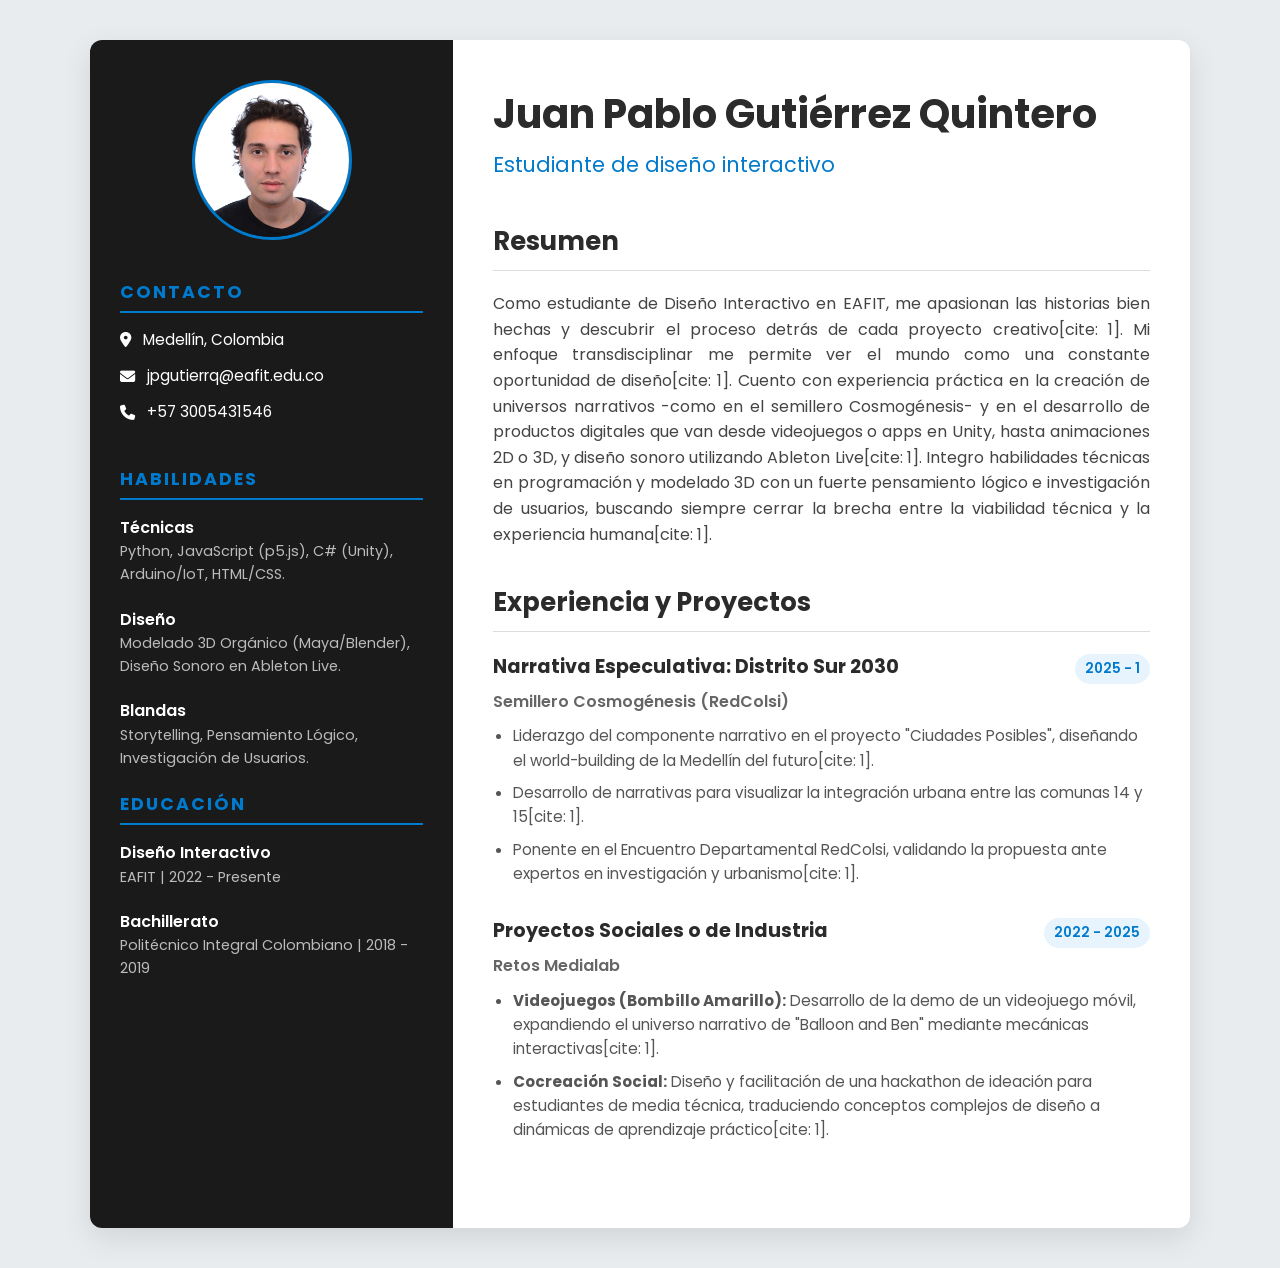
==== index.html @ 714fdb25 "Update index.html" ====
<!DOCTYPE html>
<html lang="es">
<head>
    <meta charset="UTF-8">
    <meta name="viewport" content="width=device-width, initial-scale=1.0">
    <title>Juan Pablo Gutiérrez - Portafolio</title>
    <link rel="stylesheet" href="style.css">
    <link href="https://fonts.googleapis.com/css2?family=Poppins:wght@300;400;600;700&display=swap" rel="stylesheet">
    <link rel="stylesheet" href="https://cdnjs.cloudflare.com/ajax/libs/font-awesome/6.4.0/css/all.min.css">
</head>
<body>
    <div class="container">
        <!-- Barra Lateral -->
        <aside class="sidebar">
            <div class="profile-img-container">
                <!-- Asegúrate de subir tu foto como 'profile.jpg' al repositorio -->
                <img src="profile.jpg" alt="Juan Pablo Gutiérrez Quintero" class="profile-img">
            </div>
            <div class="contact-info">
                <h2>Contacto</h2>
                <ul>
                    <li><i class="fas fa-map-marker-alt"></i> Medellín, Colombia</li>
                    <li><i class="fas fa-envelope"></i> <a href="mailto:jpgutierrq@eafit.edu.co">jpgutierrq@eafit.edu.co</a></li>
                    <li><i class="fas fa-phone"></i> +57 3005431546</li>
                </ul>
            </div>
            
            <div class="skills">
                <h2>Habilidades</h2>
                <div class="skill-category">
                    <h3>Técnicas</h3>
                    <p>Python, JavaScript (p5.js), C# (Unity), Arduino/IoT, HTML/CSS.</p>
                </div>
                <div class="skill-category">
                    <h3>Diseño</h3>
                    <p>Modelado 3D Orgánico (Maya/Blender), Diseño Sonoro en Ableton Live.</p>
                </div>
                <div class="skill-category">
                    <h3>Blandas</h3>
                    <p>Storytelling, Pensamiento Lógico, Investigación de Usuarios.</p>
                </div>
            </div>
            
            <div class="education">
                <h2>Educación</h2>
                <div class="edu-item">
                    <h3>Diseño Interactivo</h3>
                    <p>EAFIT | 2022 - Presente</p>
                </div>
                <div class="edu-item">
                    <h3>Bachillerato</h3>
                    <p>Politécnico Integral Colombiano | 2018 - 2019</p>
                </div>
            </div>
        </aside>

        <!-- Contenido Principal -->
        <main class="main-content">
            <header>
                <h1>Juan Pablo Gutiérrez Quintero</h1>
                <h2>Estudiante de diseño interactivo</h2>
            </header>

            <section class="summary">
                <h2>Resumen</h2>
                <p>Como estudiante de Diseño Interactivo en EAFIT, me apasionan las historias bien hechas y descubrir el proceso detrás de cada proyecto creativo[cite: 1]. Mi enfoque transdisciplinar me permite ver el mundo como una constante oportunidad de diseño[cite: 1]. Cuento con experiencia práctica en la creación de universos narrativos -como en el semillero Cosmogénesis- y en el desarrollo de productos digitales que van desde videojuegos o apps en Unity, hasta animaciones 2D o 3D, y diseño sonoro utilizando Ableton Live[cite: 1]. Integro habilidades técnicas en programación y modelado 3D con un fuerte pensamiento lógico e investigación de usuarios, buscando siempre cerrar la brecha entre la viabilidad técnica y la experiencia humana[cite: 1].</p>
            </section>

            <section class="experience">
                <h2>Experiencia y Proyectos</h2>
                
                <div class="exp-item">
                    <div class="exp-header">
                        <h3>Narrativa Especulativa: Distrito Sur 2030</h3>
                        <span class="date">2025 - 1</span>
                    </div>
                    <h4>Semillero Cosmogénesis (RedColsi)</h4>
                    <ul>
                        <li>Liderazgo del componente narrativo en el proyecto "Ciudades Posibles", diseñando el world-building de la Medellín del futuro[cite: 1].</li>
                        <li>Desarrollo de narrativas para visualizar la integración urbana entre las comunas 14 y 15[cite: 1].</li>
                        <li>Ponente en el Encuentro Departamental RedColsi, validando la propuesta ante expertos en investigación y urbanismo[cite: 1].</li>
                    </ul>
                </div>

                <div class="exp-item">
                    <div class="exp-header">
                        <h3>Proyectos Sociales o de Industria</h3>
                        <span class="date">2022 - 2025</span>
                    </div>
                    <h4>Retos Medialab</h4>
                    <ul>
                        <li><strong>Videojuegos (Bombillo Amarillo):</strong> Desarrollo de la demo de un videojuego móvil, expandiendo el universo narrativo de "Balloon and Ben" mediante mecánicas interactivas[cite: 1].</li>
                        <li><strong>Cocreación Social:</strong> Diseño y facilitación de una hackathon de ideación para estudiantes de media técnica, traduciendo conceptos complejos de diseño a dinámicas de aprendizaje práctico[cite: 1].</li>
                    </ul>
                </div>
            </section>
        </main>
    </div>
</body>
</html>
---- style.css ----
:root {
    --primary-color: #2b2b2b;
    --secondary-color: #007acc;
    --bg-color: #e9ecef;
    --text-color: #333333;
    --sidebar-bg: #1a1a1a;
    --sidebar-text: #ffffff;
}

* {
    margin: 0;
    padding: 0;
    box-sizing: border-box;
}

body {
    font-family: 'Poppins', sans-serif;
    background-color: var(--bg-color);
    color: var(--text-color);
    line-height: 1.6;
}

.container {
    display: flex;
    max-width: 1100px;
    margin: 40px auto;
    background: #fff;
    box-shadow: 0 10px 30px rgba(0, 0, 0, 0.1);
    border-radius: 12px;
    overflow: hidden;
}

.sidebar {
    width: 33%;
    background-color: var(--sidebar-bg);
    color: var(--sidebar-text);
    padding: 40px 30px;
}

.profile-img-container {
    text-align: center;
    margin-bottom: 30px;
}

.profile-img {
    width: 160px;
    height: 160px;
    border-radius: 50%;
    object-fit: cover;
    border: 3px solid var(--secondary-color);
}

.sidebar h2 {
    font-size: 1.1rem;
    text-transform: uppercase;
    letter-spacing: 2px;
    margin-bottom: 15px;
    border-bottom: 2px solid var(--secondary-color);
    padding-bottom: 5px;
    color: var(--secondary-color);
}

.contact-info ul {
    list-style: none;
    margin-bottom: 40px;
}

.contact-info li {
    margin-bottom: 12px;
    display: flex;
    align-items: center;
    gap: 12px;
    font-size: 0.95rem;
}

.contact-info a {
    color: var(--sidebar-text);
    text-decoration: none;
    transition: color 0.3s ease;
}

.contact-info a:hover {
    color: var(--secondary-color);
}

.skill-category, .edu-item {
    margin-bottom: 20px;
}

.skill-category h3, .edu-item h3 {
    font-size: 1rem;
    font-weight: 600;
    color: #fff;
}

.skill-category p, .edu-item p {
    font-size: 0.9rem;
    color: #bbbbbb;
}

.main-content {
    width: 67%;
    padding: 50px 40px;
}

header {
    margin-bottom: 40px;
}

header h1 {
    font-size: 2.5rem;
    line-height: 1.2;
    color: var(--primary-color);
    margin-bottom: 10px;
}

header h2 {
    font-size: 1.3rem;
    color: var(--secondary-color);
    font-weight: 400;
}

section {
    margin-bottom: 35px;
}

section > h2 {
    font-size: 1.6rem;
    color: var(--primary-color);
    border-bottom: 1px solid #ddd;
    padding-bottom: 8px;
    margin-bottom: 20px;
}

.summary p {
    font-size: 1rem;
    color: #444;
    text-align: justify;
}

.exp-item {
    margin-bottom: 30px;
}

.exp-header {
    display: flex;
    justify-content: space-between;
    align-items: baseline;
    margin-bottom: 5px;
}

.exp-header h3 {
    font-size: 1.2rem;
    color: var(--primary-color);
}

.exp-header .date {
    font-size: 0.85rem;
    font-weight: 600;
    color: var(--secondary-color);
    background: #e8f4fd;
    padding: 4px 10px;
    border-radius: 15px;
}

.exp-item h4 {
    font-size: 1rem;
    font-weight: 600;
    color: #666;
    margin-bottom: 10px;
}

.exp-item ul {
    padding-left: 20px;
}

.exp-item li {
    margin-bottom: 8px;
    color: #555;
    font-size: 0.95rem;
}

@media (max-width: 768px) {
    .container {
        flex-direction: column;
        margin: 0;
        border-radius: 0;
    }
    
    .sidebar {
        width: 100%;
        padding: 30px 20px;
    }
    
    .main-content {
        width: 100%;
        padding: 30px 20px;
    }
}
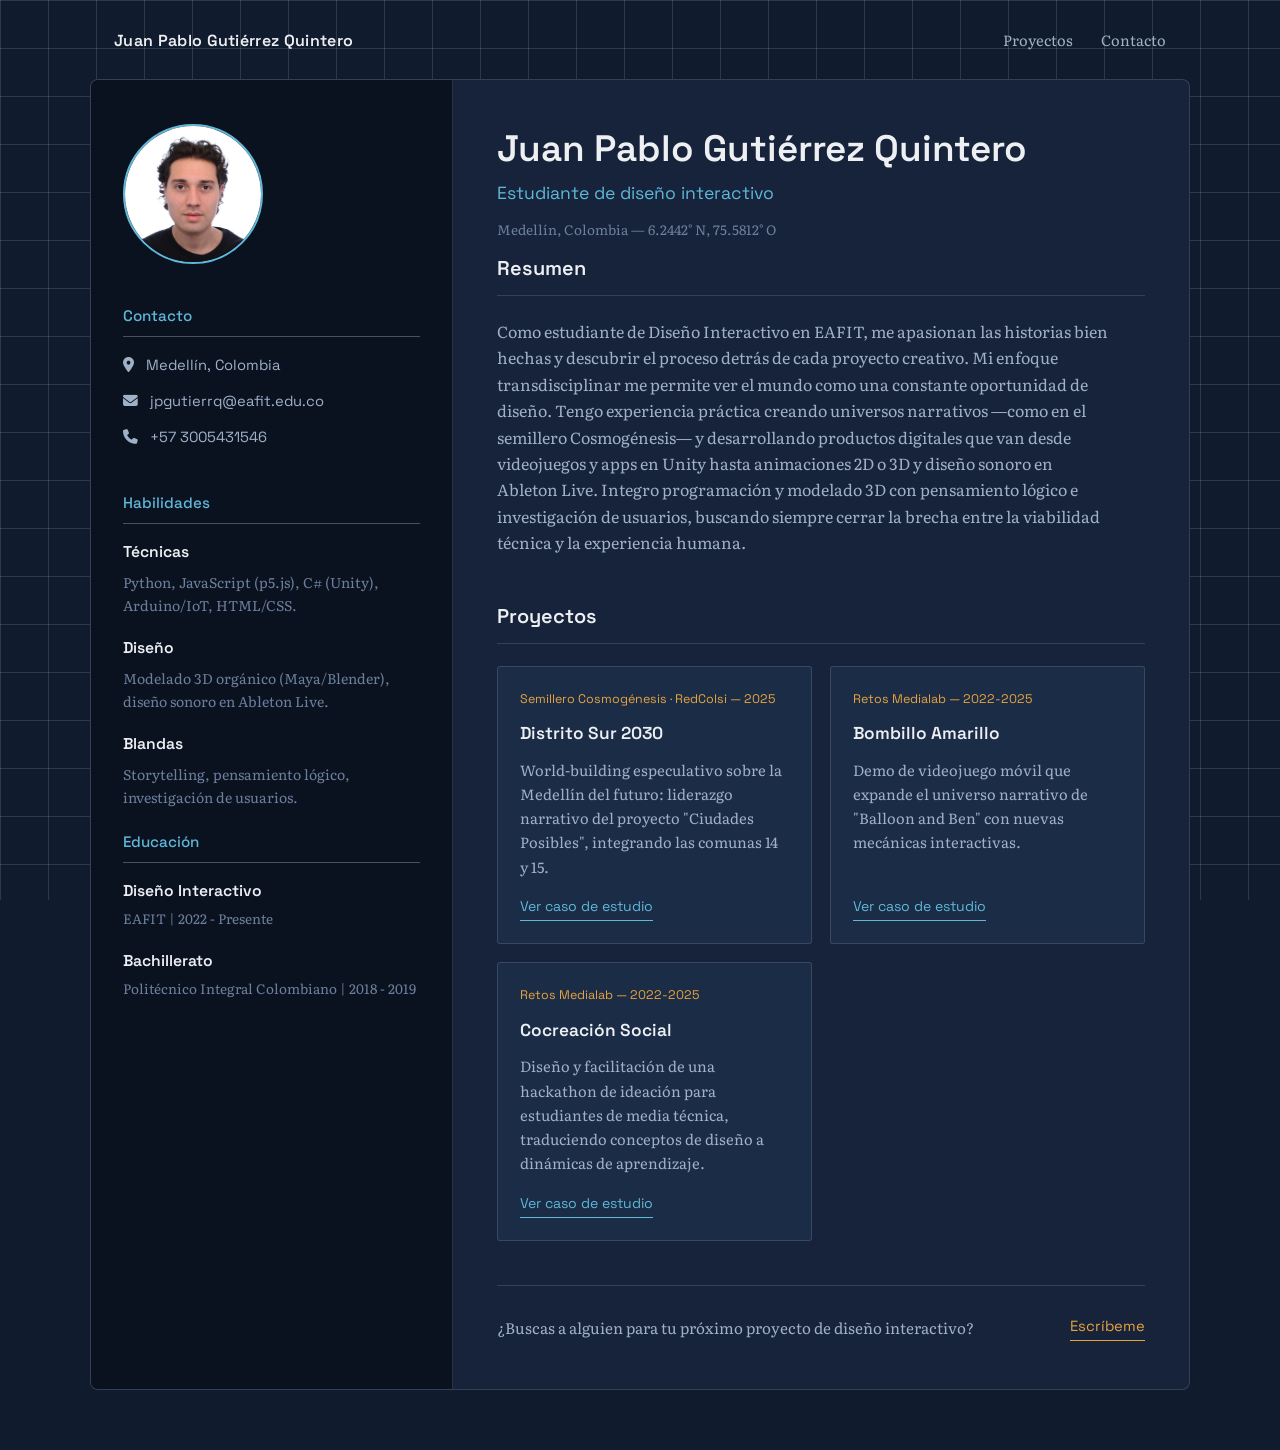
==== commit c3aa6e09: "Add files via upload" ====
--- a/index.html
+++ b/index.html
@@ -5,10 +5,18 @@
     <meta name="viewport" content="width=device-width, initial-scale=1.0">
     <title>Juan Pablo Gutiérrez - Portafolio</title>
     <link rel="stylesheet" href="style.css">
-    <link href="https://fonts.googleapis.com/css2?family=Poppins:wght@300;400;600;700&display=swap" rel="stylesheet">
+    <link href="https://fonts.googleapis.com/css2?family=Space+Grotesk:wght@400;500;600;700&family=Literata:ital,opsz,wght@0,18..144,400;0,18..144,500;1,18..144,400&display=swap" rel="stylesheet">
     <link rel="stylesheet" href="https://cdnjs.cloudflare.com/ajax/libs/font-awesome/6.4.0/css/all.min.css">
 </head>
 <body>
+    <nav class="site-nav">
+        <a href="index.html" class="wordmark">Juan Pablo Gutiérrez Quintero</a>
+        <div class="links">
+            <a href="index.html#proyectos">Proyectos</a>
+            <a href="index.html#contacto">Contacto</a>
+        </div>
+    </nav>
+
     <div class="container">
         <!-- Barra Lateral -->
         <aside class="sidebar">
@@ -16,7 +24,7 @@
                 <!-- Asegúrate de subir tu foto como 'profile.jpg' al repositorio -->
                 <img src="profile.jpg" alt="Juan Pablo Gutiérrez Quintero" class="profile-img">
             </div>
-            <div class="contact-info">
+            <div class="contact-info" id="contacto">
                 <h2>Contacto</h2>
                 <ul>
                     <li><i class="fas fa-map-marker-alt"></i> Medellín, Colombia</li>
@@ -24,7 +32,7 @@
                     <li><i class="fas fa-phone"></i> +57 3005431546</li>
                 </ul>
             </div>
-            
+
             <div class="skills">
                 <h2>Habilidades</h2>
                 <div class="skill-category">
@@ -33,14 +41,14 @@
                 </div>
                 <div class="skill-category">
                     <h3>Diseño</h3>
-                    <p>Modelado 3D Orgánico (Maya/Blender), Diseño Sonoro en Ableton Live.</p>
+                    <p>Modelado 3D orgánico (Maya/Blender), diseño sonoro en Ableton Live.</p>
                 </div>
                 <div class="skill-category">
                     <h3>Blandas</h3>
-                    <p>Storytelling, Pensamiento Lógico, Investigación de Usuarios.</p>
+                    <p>Storytelling, pensamiento lógico, investigación de usuarios.</p>
                 </div>
             </div>
-            
+
             <div class="education">
                 <h2>Educación</h2>
                 <div class="edu-item">
@@ -56,44 +64,47 @@
 
         <!-- Contenido Principal -->
         <main class="main-content">
-            <header>
+            <header class="page-header">
                 <h1>Juan Pablo Gutiérrez Quintero</h1>
                 <h2>Estudiante de diseño interactivo</h2>
+                <p class="coordinates">Medellín, Colombia — 6.2442° N, 75.5812° O</p>
             </header>
 
             <section class="summary">
                 <h2>Resumen</h2>
-                <p>Como estudiante de Diseño Interactivo en EAFIT, me apasionan las historias bien hechas y descubrir el proceso detrás de cada proyecto creativo[cite: 1]. Mi enfoque transdisciplinar me permite ver el mundo como una constante oportunidad de diseño[cite: 1]. Cuento con experiencia práctica en la creación de universos narrativos -como en el semillero Cosmogénesis- y en el desarrollo de productos digitales que van desde videojuegos o apps en Unity, hasta animaciones 2D o 3D, y diseño sonoro utilizando Ableton Live[cite: 1]. Integro habilidades técnicas en programación y modelado 3D con un fuerte pensamiento lógico e investigación de usuarios, buscando siempre cerrar la brecha entre la viabilidad técnica y la experiencia humana[cite: 1].</p>
+                <p>Como estudiante de Diseño Interactivo en EAFIT, me apasionan las historias bien hechas y descubrir el proceso detrás de cada proyecto creativo. Mi enfoque transdisciplinar me permite ver el mundo como una constante oportunidad de diseño. Tengo experiencia práctica creando universos narrativos —como en el semillero Cosmogénesis— y desarrollando productos digitales que van desde videojuegos y apps en Unity hasta animaciones 2D o 3D y diseño sonoro en Ableton Live. Integro programación y modelado 3D con pensamiento lógico e investigación de usuarios, buscando siempre cerrar la brecha entre la viabilidad técnica y la experiencia humana.</p>
             </section>
 
-            <section class="experience">
-                <h2>Experiencia y Proyectos</h2>
-                
-                <div class="exp-item">
-                    <div class="exp-header">
-                        <h3>Narrativa Especulativa: Distrito Sur 2030</h3>
-                        <span class="date">2025 - 1</span>
-                    </div>
-                    <h4>Semillero Cosmogénesis (RedColsi)</h4>
-                    <ul>
-                        <li>Liderazgo del componente narrativo en el proyecto "Ciudades Posibles", diseñando el world-building de la Medellín del futuro[cite: 1].</li>
-                        <li>Desarrollo de narrativas para visualizar la integración urbana entre las comunas 14 y 15[cite: 1].</li>
-                        <li>Ponente en el Encuentro Departamental RedColsi, validando la propuesta ante expertos en investigación y urbanismo[cite: 1].</li>
-                    </ul>
-                </div>
+            <section class="projects" id="proyectos">
+                <h2>Proyectos</h2>
+                <div class="projects-grid">
+                    <article class="project-card">
+                        <span class="tag">Semillero Cosmogénesis · RedColsi — 2025</span>
+                        <h3>Distrito Sur 2030</h3>
+                        <p>World-building especulativo sobre la Medellín del futuro: liderazgo narrativo del proyecto "Ciudades Posibles", integrando las comunas 14 y 15.</p>
+                        <a href="proyecto-distrito-sur.html" class="btn-link">Ver caso de estudio</a>
+                    </article>
 
-                <div class="exp-item">
-                    <div class="exp-header">
-                        <h3>Proyectos Sociales o de Industria</h3>
-                        <span class="date">2022 - 2025</span>
-                    </div>
-                    <h4>Retos Medialab</h4>
-                    <ul>
-                        <li><strong>Videojuegos (Bombillo Amarillo):</strong> Desarrollo de la demo de un videojuego móvil, expandiendo el universo narrativo de "Balloon and Ben" mediante mecánicas interactivas[cite: 1].</li>
-                        <li><strong>Cocreación Social:</strong> Diseño y facilitación de una hackathon de ideación para estudiantes de media técnica, traduciendo conceptos complejos de diseño a dinámicas de aprendizaje práctico[cite: 1].</li>
-                    </ul>
+                    <article class="project-card">
+                        <span class="tag">Retos Medialab — 2022-2025</span>
+                        <h3>Bombillo Amarillo</h3>
+                        <p>Demo de videojuego móvil que expande el universo narrativo de "Balloon and Ben" con nuevas mecánicas interactivas.</p>
+                        <a href="proyecto-bombillo-amarillo.html" class="btn-link">Ver caso de estudio</a>
+                    </article>
+
+                    <article class="project-card">
+                        <span class="tag">Retos Medialab — 2022-2025</span>
+                        <h3>Cocreación Social</h3>
+                        <p>Diseño y facilitación de una hackathon de ideación para estudiantes de media técnica, traduciendo conceptos de diseño a dinámicas de aprendizaje.</p>
+                        <a href="proyecto-cocreacion-social.html" class="btn-link">Ver caso de estudio</a>
+                    </article>
                 </div>
             </section>
+
+            <footer class="contact-cta">
+                <p>¿Buscas a alguien para tu próximo proyecto de diseño interactivo?</p>
+                <a href="mailto:jpgutierrq@eafit.edu.co" class="btn-link">Escríbeme</a>
+            </footer>
         </main>
     </div>
 </body>
--- a/style.css
+++ b/style.css
@@ -1,11 +1,16 @@
-
 :root {
-    --primary-color: #2b2b2b;
-    --secondary-color: #007acc;
-    --bg-color: #e9ecef;
-    --text-color: #333333;
-    --sidebar-bg: #1a1a1a;
-    --sidebar-text: #ffffff;
+    --bg: #101b2d;
+    --bg-deep: #0a1220;
+    --surface: #16233a;
+    --surface-raised: #1b2c47;
+    --ink: #edeff3;
+    --ink-soft: #9fb0c7;
+    --ink-faint: #6c7f9c;
+    --accent: #e8a33d;
+    --accent-cool: #5fb8d9;
+    --rule: rgba(237, 239, 243, 0.14);
+    --rule-strong: rgba(237, 239, 243, 0.28);
+    --radius: 3px;
 }
 
 * {
@@ -15,50 +20,101 @@
 }
 
 body {
-    font-family: 'Poppins', sans-serif;
-    background-color: var(--bg-color);
-    color: var(--text-color);
-    line-height: 1.6;
-}
-
+    font-family: 'Literata', Georgia, serif;
+    background-color: var(--bg);
+    background-image:
+        linear-gradient(var(--rule) 1px, transparent 1px),
+        linear-gradient(90deg, var(--rule) 1px, transparent 1px);
+    background-size: 48px 48px;
+    background-attachment: fixed;
+    color: var(--ink);
+    line-height: 1.65;
+}
+
+h1, h2, h3, h4, .nav a, .tag, .btn-link {
+    font-family: 'Space Grotesk', sans-serif;
+}
+
+a {
+    color: var(--accent-cool);
+}
+
+/* Site nav (shared) */
+.site-nav {
+    display: flex;
+    justify-content: space-between;
+    align-items: center;
+    max-width: 1100px;
+    margin: 0 auto;
+    padding: 28px 24px 0;
+}
+
+.site-nav .wordmark {
+    font-family: 'Space Grotesk', sans-serif;
+    font-weight: 600;
+    font-size: 1rem;
+    color: var(--ink);
+    text-decoration: none;
+    letter-spacing: 0.02em;
+}
+
+.site-nav .links {
+    display: flex;
+    gap: 28px;
+}
+
+.site-nav .links a {
+    color: var(--ink-soft);
+    text-decoration: none;
+    font-size: 0.92rem;
+    border-bottom: 1px solid transparent;
+    padding-bottom: 2px;
+    transition: border-color 0.2s ease, color 0.2s ease;
+}
+
+.site-nav .links a:hover {
+    color: var(--ink);
+    border-color: var(--accent-cool);
+}
+
+/* Layout */
 .container {
     display: flex;
     max-width: 1100px;
-    margin: 40px auto;
-    background: #fff;
-    box-shadow: 0 10px 30px rgba(0, 0, 0, 0.1);
-    border-radius: 12px;
+    margin: 24px auto 60px;
+    background: var(--surface);
+    border: 1px solid var(--rule);
+    border-radius: 8px;
     overflow: hidden;
 }
 
 .sidebar {
     width: 33%;
-    background-color: var(--sidebar-bg);
-    color: var(--sidebar-text);
-    padding: 40px 30px;
+    background-color: var(--bg-deep);
+    color: var(--ink);
+    padding: 44px 32px;
+    border-right: 1px solid var(--rule);
 }
 
 .profile-img-container {
-    text-align: center;
-    margin-bottom: 30px;
+    margin-bottom: 32px;
 }
 
 .profile-img {
-    width: 160px;
-    height: 160px;
+    width: 140px;
+    height: 140px;
     border-radius: 50%;
     object-fit: cover;
-    border: 3px solid var(--secondary-color);
+    border: 2px solid var(--accent-cool);
 }
 
 .sidebar h2 {
-    font-size: 1.1rem;
-    text-transform: uppercase;
-    letter-spacing: 2px;
-    margin-bottom: 15px;
-    border-bottom: 2px solid var(--secondary-color);
-    padding-bottom: 5px;
-    color: var(--secondary-color);
+    font-size: 0.95rem;
+    font-weight: 500;
+    margin-bottom: 16px;
+    padding-bottom: 8px;
+    border-bottom: 1px solid var(--rule-strong);
+    color: var(--accent-cool);
 }
 
 .contact-info ul {
@@ -71,17 +127,19 @@
     display: flex;
     align-items: center;
     gap: 12px;
-    font-size: 0.95rem;
+    font-size: 0.92rem;
+    font-family: 'Space Grotesk', sans-serif;
+    color: var(--ink-soft);
 }
 
 .contact-info a {
-    color: var(--sidebar-text);
-    text-decoration: none;
-    transition: color 0.3s ease;
+    color: var(--ink-soft);
+    text-decoration: none;
+    transition: color 0.2s ease;
 }
 
 .contact-info a:hover {
-    color: var(--secondary-color);
+    color: var(--accent-cool);
 }
 
 .skill-category, .edu-item {
@@ -89,112 +147,273 @@
 }
 
 .skill-category h3, .edu-item h3 {
-    font-size: 1rem;
-    font-weight: 600;
-    color: #fff;
-}
-
-.skill-category p, .edu-item p {
-    font-size: 0.9rem;
-    color: #bbbbbb;
+    font-size: 0.98rem;
+    font-weight: 600;
+    color: var(--ink);
+    font-family: 'Space Grotesk', sans-serif;
+}
+
+.skill-category p {
+    font-size: 0.88rem;
+    color: var(--ink-faint);
+    margin-top: 4px;
+}
+
+.edu-item p {
+    font-size: 0.85rem;
+    color: var(--ink-faint);
+    margin-top: 2px;
 }
 
 .main-content {
     width: 67%;
-    padding: 50px 40px;
-}
-
-header {
-    margin-bottom: 40px;
-}
-
-header h1 {
-    font-size: 2.5rem;
-    line-height: 1.2;
-    color: var(--primary-color);
-    margin-bottom: 10px;
-}
-
-header h2 {
-    font-size: 1.3rem;
-    color: var(--secondary-color);
+    padding: 48px 44px;
+}
+
+header.page-header {
+    margin-bottom: 12px;
+}
+
+header.page-header h1 {
+    font-size: 2.3rem;
+    line-height: 1.15;
+    font-weight: 600;
+    color: var(--ink);
+    margin-bottom: 8px;
+}
+
+header.page-header h2 {
+    font-size: 1.1rem;
+    color: var(--accent-cool);
     font-weight: 400;
 }
 
+.coordinates {
+    font-size: 0.85rem;
+    color: var(--ink-faint);
+    margin-top: 10px;
+}
+
 section {
-    margin-bottom: 35px;
+    margin-bottom: 44px;
 }
 
 section > h2 {
-    font-size: 1.6rem;
-    color: var(--primary-color);
-    border-bottom: 1px solid #ddd;
-    padding-bottom: 8px;
-    margin-bottom: 20px;
+    font-size: 1.25rem;
+    font-weight: 600;
+    color: var(--ink);
+    border-bottom: 1px solid var(--rule);
+    padding-bottom: 10px;
+    margin-bottom: 22px;
 }
 
 .summary p {
     font-size: 1rem;
-    color: #444;
-    text-align: justify;
-}
-
-.exp-item {
-    margin-bottom: 30px;
-}
-
-.exp-header {
+    color: var(--ink-soft);
+    max-width: 68ch;
+}
+
+/* Projects grid */
+.projects-grid {
+    display: grid;
+    grid-template-columns: 1fr 1fr;
+    gap: 18px;
+}
+
+.project-card {
+    background: var(--surface-raised);
+    border: 1px solid var(--rule);
+    border-radius: var(--radius);
+    padding: 22px;
+    display: flex;
+    flex-direction: column;
+    transition: border-color 0.2s ease, transform 0.2s ease;
+}
+
+.project-card:hover {
+    border-color: var(--accent-cool);
+    transform: translateY(-2px);
+}
+
+.project-card .tag {
+    font-size: 0.78rem;
+    color: var(--accent);
+    margin-bottom: 10px;
+}
+
+.project-card h3 {
+    font-size: 1.08rem;
+    font-weight: 600;
+    color: var(--ink);
+    margin-bottom: 10px;
+    font-family: 'Space Grotesk', sans-serif;
+}
+
+.project-card p {
+    font-size: 0.92rem;
+    color: var(--ink-soft);
+    flex-grow: 1;
+    margin-bottom: 16px;
+}
+
+.project-card .btn-link {
+    font-size: 0.88rem;
+    color: var(--accent-cool);
+    text-decoration: none;
+    border-bottom: 1px solid var(--accent-cool);
+    align-self: flex-start;
+    padding-bottom: 2px;
+}
+
+.project-card.no-link .btn-link {
+    display: none;
+}
+
+/* Footer / CTA */
+footer.contact-cta {
+    border-top: 1px solid var(--rule);
+    padding-top: 28px;
     display: flex;
     justify-content: space-between;
-    align-items: baseline;
-    margin-bottom: 5px;
-}
-
-.exp-header h3 {
-    font-size: 1.2rem;
-    color: var(--primary-color);
-}
-
-.exp-header .date {
+    align-items: center;
+    flex-wrap: wrap;
+    gap: 12px;
+}
+
+footer.contact-cta p {
+    color: var(--ink-soft);
+    font-size: 0.95rem;
+}
+
+footer.contact-cta a.btn-link {
+    font-family: 'Space Grotesk', sans-serif;
+    color: var(--accent);
+    text-decoration: none;
+    border-bottom: 1px solid var(--accent);
+    padding-bottom: 2px;
+    font-size: 0.92rem;
+}
+
+/* Project detail pages */
+.case-study {
+    max-width: 760px;
+    margin: 8px auto 80px;
+    padding: 0 24px;
+}
+
+.case-study .back-link {
+    display: inline-block;
+    color: var(--ink-soft);
+    text-decoration: none;
+    font-size: 0.88rem;
+    margin-bottom: 28px;
+    border-bottom: 1px solid transparent;
+}
+
+.case-study .back-link:hover {
+    color: var(--accent-cool);
+    border-color: var(--accent-cool);
+}
+
+.case-study header {
+    margin-bottom: 32px;
+    padding-bottom: 24px;
+    border-bottom: 1px solid var(--rule);
+}
+
+.case-study header h1 {
+    font-size: 2.1rem;
+    font-weight: 600;
+    margin-bottom: 12px;
+}
+
+.case-study .meta {
+    display: flex;
+    gap: 12px;
+    align-items: center;
+    font-family: 'Space Grotesk', sans-serif;
     font-size: 0.85rem;
-    font-weight: 600;
-    color: var(--secondary-color);
-    background: #e8f4fd;
-    padding: 4px 10px;
-    border-radius: 15px;
-}
-
-.exp-item h4 {
-    font-size: 1rem;
-    font-weight: 600;
-    color: #666;
+    color: var(--ink-faint);
+}
+
+.case-study .meta .date-tag {
+    color: var(--accent);
+    background: rgba(232, 163, 61, 0.1);
+    padding: 3px 10px;
+    border-radius: 12px;
+    font-size: 0.8rem;
+}
+
+.case-study .image-placeholder {
+    border: 1px dashed var(--rule-strong);
+    border-radius: var(--radius);
+    padding: 60px 20px;
+    text-align: center;
+    color: var(--ink-faint);
+    font-family: 'Space Grotesk', sans-serif;
+    font-size: 0.85rem;
+    margin: 28px 0;
+}
+
+.case-study section {
+    margin-bottom: 36px;
+}
+
+.case-study h2 {
+    font-size: 1.15rem;
+    font-weight: 600;
+    color: var(--accent-cool);
+    margin-bottom: 14px;
+    font-family: 'Space Grotesk', sans-serif;
+}
+
+.case-study p {
+    color: var(--ink-soft);
+    margin-bottom: 14px;
+    max-width: 68ch;
+}
+
+.case-study ul {
+    padding-left: 20px;
+    margin-bottom: 14px;
+}
+
+.case-study li {
+    color: var(--ink-soft);
     margin-bottom: 10px;
 }
 
-.exp-item ul {
-    padding-left: 20px;
-}
-
-.exp-item li {
-    margin-bottom: 8px;
-    color: #555;
-    font-size: 0.95rem;
-}
-
 @media (max-width: 768px) {
+    .site-nav {
+        padding: 20px 20px 0;
+    }
+
     .container {
         flex-direction: column;
-        margin: 0;
+        margin: 16px 0 0;
         border-radius: 0;
-    }
-    
+        border-left: none;
+        border-right: none;
+    }
+
     .sidebar {
         width: 100%;
         padding: 30px 20px;
-    }
-    
+        border-right: none;
+        border-bottom: 1px solid var(--rule);
+    }
+
     .main-content {
         width: 100%;
-        padding: 30px 20px;
-    }
-}
+        padding: 32px 20px;
+    }
+
+    .projects-grid {
+        grid-template-columns: 1fr;
+    }
+
+    footer.contact-cta {
+        flex-direction: column;
+        align-items: flex-start;
+    }
+}
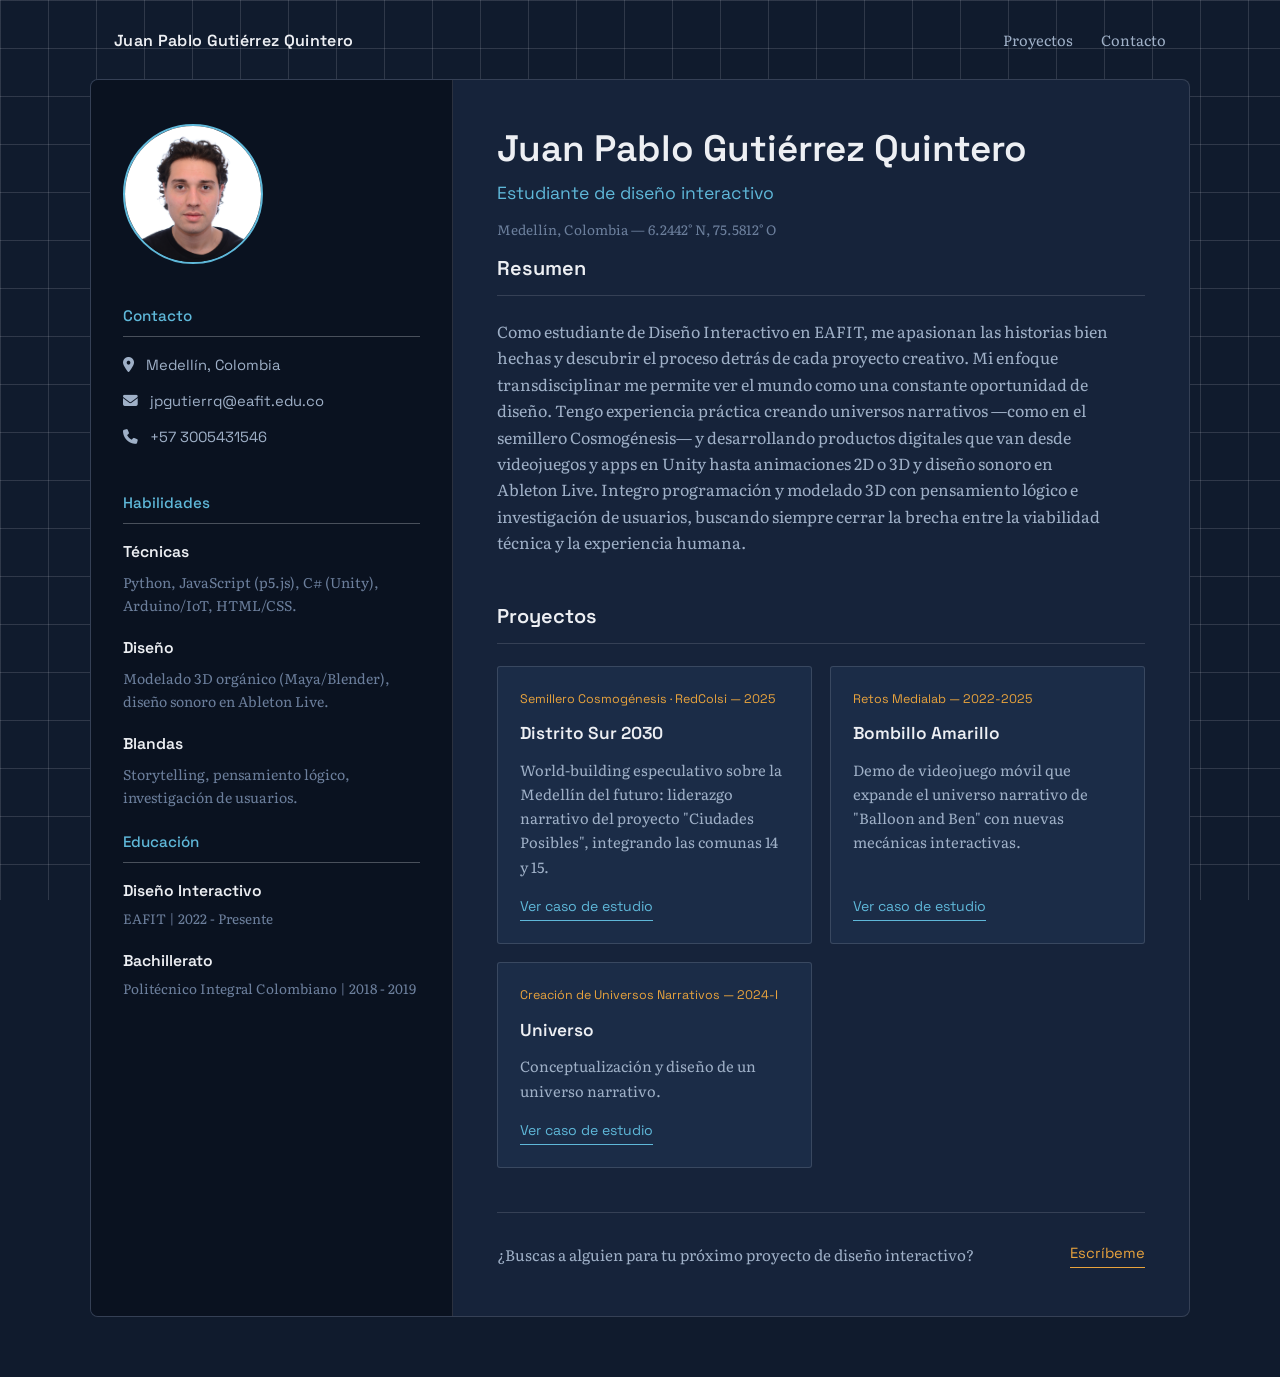
==== commit e2c12cb1: "Update index.html" ====
--- a/index.html
+++ b/index.html
@@ -93,9 +93,9 @@
                     </article>
 
                     <article class="project-card">
-                        <span class="tag">Retos Medialab — 2022-2025</span>
-                        <h3>Cocreación Social</h3>
-                        <p>Diseño y facilitación de una hackathon de ideación para estudiantes de media técnica, traduciendo conceptos de diseño a dinámicas de aprendizaje.</p>
+                        <span class="tag">Creación de Universos Narrativos — 2024-I</span>
+                        <h3>Universo</h3>
+                        <p>Conceptualización y diseño de un universo narrativo.</p>
                         <a href="proyecto-cocreacion-social.html" class="btn-link">Ver caso de estudio</a>
                     </article>
                 </div>
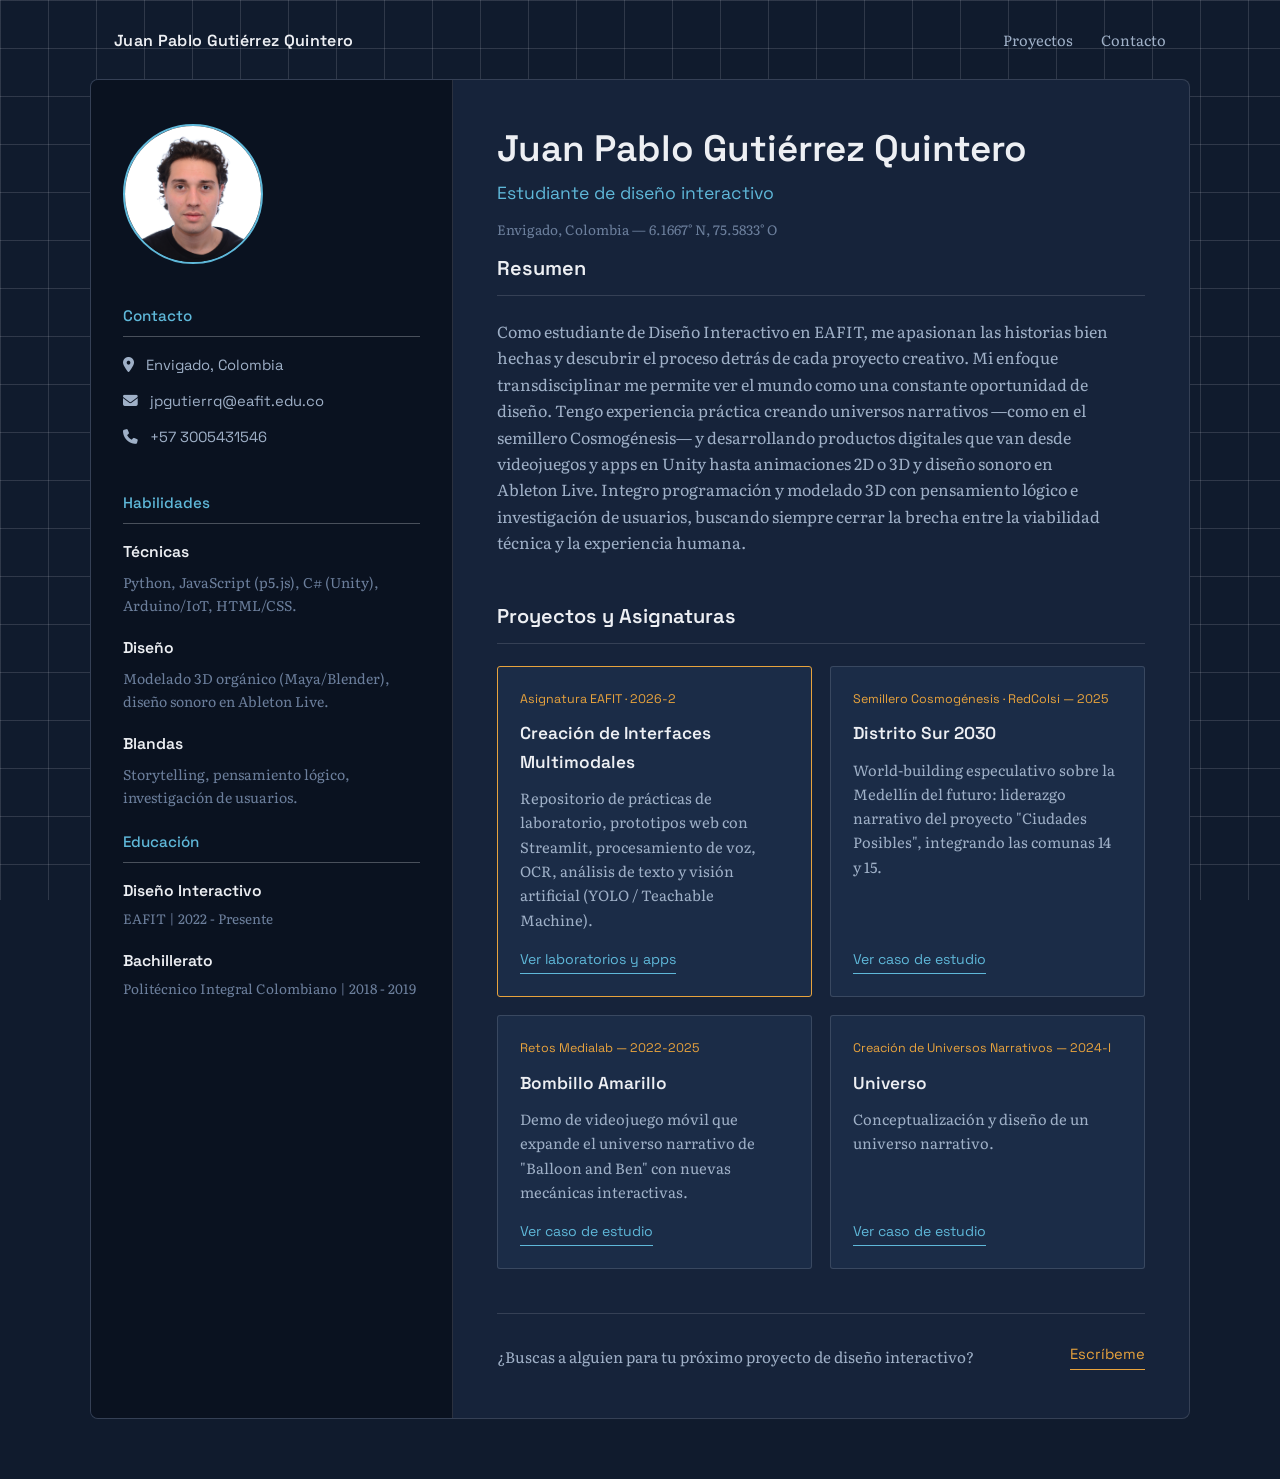
==== commit 3b6f533f: "Update index.html" ====
--- a/index.html
+++ b/index.html
@@ -21,13 +21,12 @@
         <!-- Barra Lateral -->
         <aside class="sidebar">
             <div class="profile-img-container">
-                <!-- Asegúrate de subir tu foto como 'profile.jpg' al repositorio -->
                 <img src="profile.jpg" alt="Juan Pablo Gutiérrez Quintero" class="profile-img">
             </div>
             <div class="contact-info" id="contacto">
                 <h2>Contacto</h2>
                 <ul>
-                    <li><i class="fas fa-map-marker-alt"></i> Medellín, Colombia</li>
+                    <li><i class="fas fa-map-marker-alt"></i> Envigado, Colombia</li>
                     <li><i class="fas fa-envelope"></i> <a href="mailto:jpgutierrq@eafit.edu.co">jpgutierrq@eafit.edu.co</a></li>
                     <li><i class="fas fa-phone"></i> +57 3005431546</li>
                 </ul>
@@ -67,7 +66,7 @@
             <header class="page-header">
                 <h1>Juan Pablo Gutiérrez Quintero</h1>
                 <h2>Estudiante de diseño interactivo</h2>
-                <p class="coordinates">Medellín, Colombia — 6.2442° N, 75.5812° O</p>
+                <p class="coordinates">Envigado, Colombia — 6.1667° N, 75.5833° O</p>
             </header>
 
             <section class="summary">
@@ -76,8 +75,17 @@
             </section>
 
             <section class="projects" id="proyectos">
-                <h2>Proyectos</h2>
+                <h2>Proyectos y Asignaturas</h2>
                 <div class="projects-grid">
+                    
+                    <!-- Nueva Tarjeta: Interfaces Multimodales -->
+                    <article class="project-card" style="border: 1px solid var(--accent, #333);">
+                        <span class="tag">Asignatura EAFIT · 2026-2</span>
+                        <h3>Creación de Interfaces Multimodales</h3>
+                        <p>Repositorio de prácticas de laboratorio, prototipos web con Streamlit, procesamiento de voz, OCR, análisis de texto y visión artificial (YOLO / Teachable Machine).</p>
+                        <a href="clase-multimodales.html" class="btn-link">Ver laboratorios y apps</a>
+                    </article>
+
                     <article class="project-card">
                         <span class="tag">Semillero Cosmogénesis · RedColsi — 2025</span>
                         <h3>Distrito Sur 2030</h3>
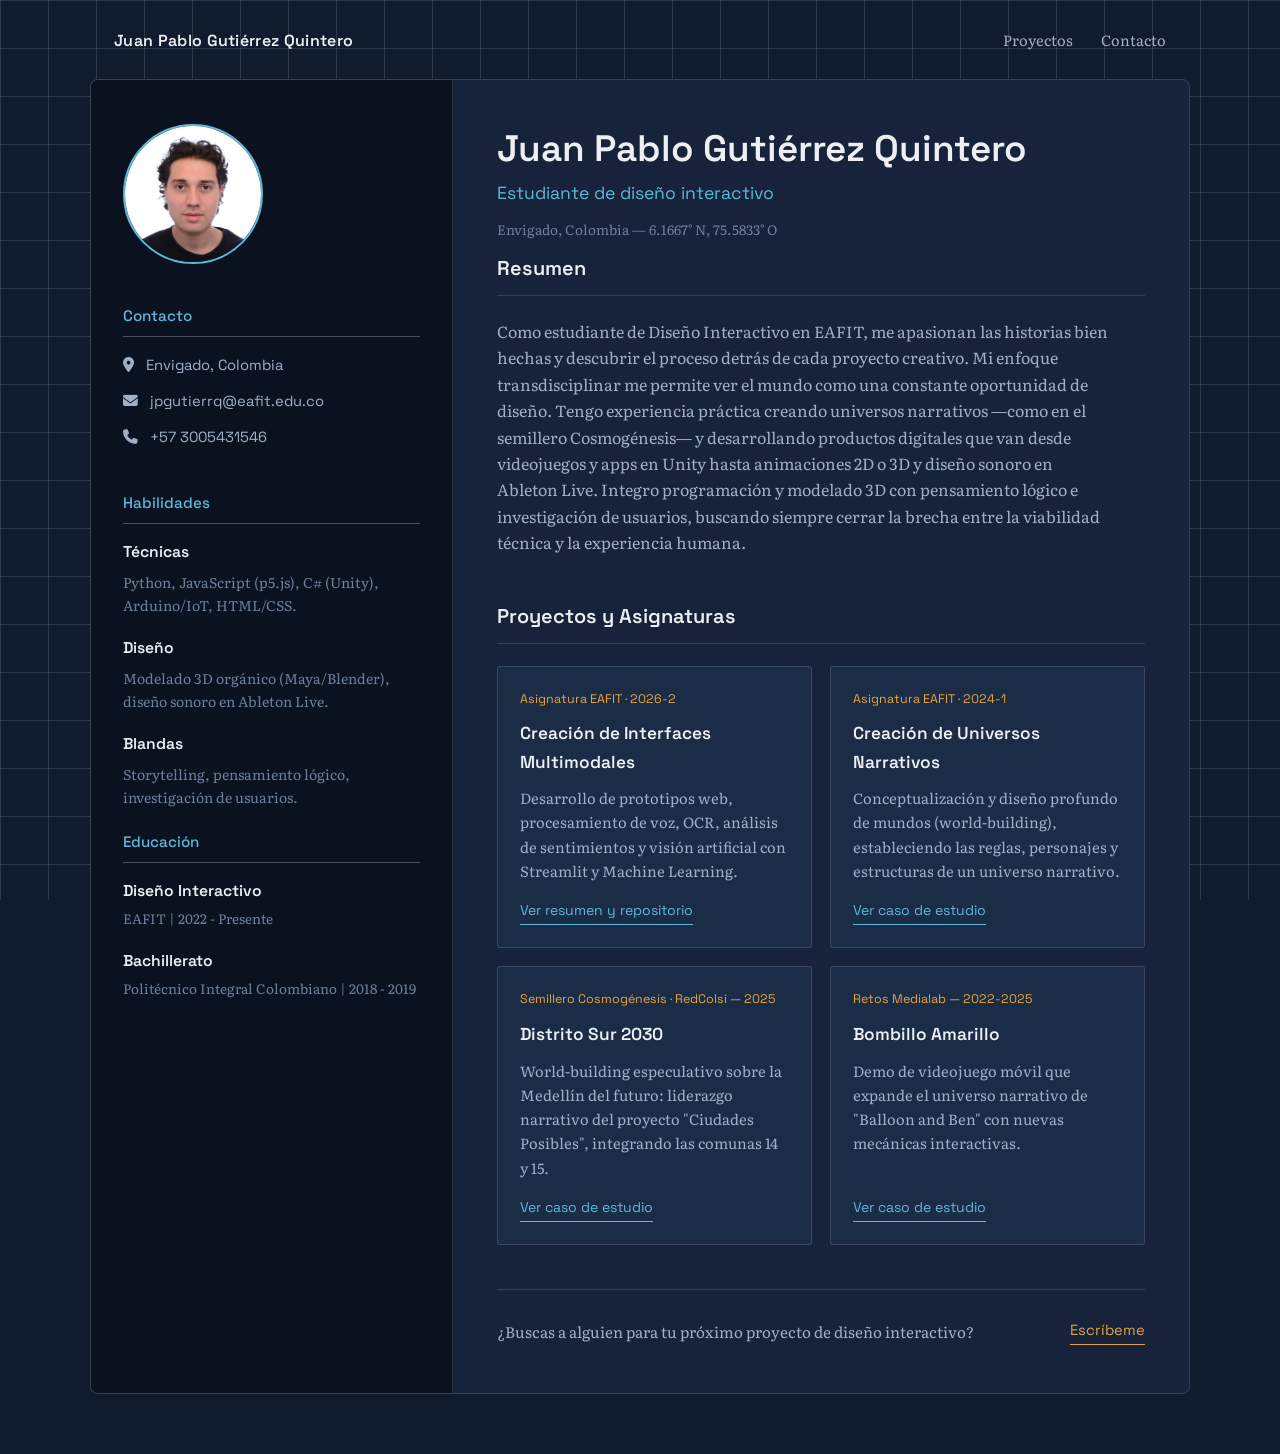
==== commit 6a9cccab: "Update index.html" ====
--- a/index.html
+++ b/index.html
@@ -21,6 +21,7 @@
         <!-- Barra Lateral -->
         <aside class="sidebar">
             <div class="profile-img-container">
+                <!-- Asegúrate de subir tu foto como 'profile.jpg' al repositorio -->
                 <img src="profile.jpg" alt="Juan Pablo Gutiérrez Quintero" class="profile-img">
             </div>
             <div class="contact-info" id="contacto">
@@ -78,14 +79,23 @@
                 <h2>Proyectos y Asignaturas</h2>
                 <div class="projects-grid">
                     
-                    <!-- Nueva Tarjeta: Interfaces Multimodales -->
-                    <article class="project-card" style="border: 1px solid var(--accent, #333);">
+                    <!-- Asignatura: Interfaces Multimodales -->
+                    <article class="project-card">
                         <span class="tag">Asignatura EAFIT · 2026-2</span>
                         <h3>Creación de Interfaces Multimodales</h3>
-                        <p>Repositorio de prácticas de laboratorio, prototipos web con Streamlit, procesamiento de voz, OCR, análisis de texto y visión artificial (YOLO / Teachable Machine).</p>
-                        <a href="clase-multimodales.html" class="btn-link">Ver laboratorios y apps</a>
+                        <p>Desarrollo de prototipos web, procesamiento de voz, OCR, análisis de sentimientos y visión artificial con Streamlit y Machine Learning.</p>
+                        <a href="clase-multimodales.html" class="btn-link">Ver resumen y repositorio</a>
                     </article>
 
+                    <!-- Asignatura: Universos Narrativos -->
+                    <article class="project-card">
+                        <span class="tag">Asignatura EAFIT · 2024-1</span>
+                        <h3>Creación de Universos Narrativos</h3>
+                        <p>Conceptualización y diseño profundo de mundos (world-building), estableciendo las reglas, personajes y estructuras de un universo narrativo.</p>
+                        <a href="proyecto-cocreacion-social.html" class="btn-link">Ver caso de estudio</a>
+                    </article>
+
+                    <!-- Proyecto: Distrito Sur -->
                     <article class="project-card">
                         <span class="tag">Semillero Cosmogénesis · RedColsi — 2025</span>
                         <h3>Distrito Sur 2030</h3>
@@ -93,6 +103,7 @@
                         <a href="proyecto-distrito-sur.html" class="btn-link">Ver caso de estudio</a>
                     </article>
 
+                    <!-- Proyecto: Bombillo Amarillo -->
                     <article class="project-card">
                         <span class="tag">Retos Medialab — 2022-2025</span>
                         <h3>Bombillo Amarillo</h3>
@@ -100,12 +111,6 @@
                         <a href="proyecto-bombillo-amarillo.html" class="btn-link">Ver caso de estudio</a>
                     </article>
 
-                    <article class="project-card">
-                        <span class="tag">Creación de Universos Narrativos — 2024-I</span>
-                        <h3>Universo</h3>
-                        <p>Conceptualización y diseño de un universo narrativo.</p>
-                        <a href="proyecto-cocreacion-social.html" class="btn-link">Ver caso de estudio</a>
-                    </article>
                 </div>
             </section>
 
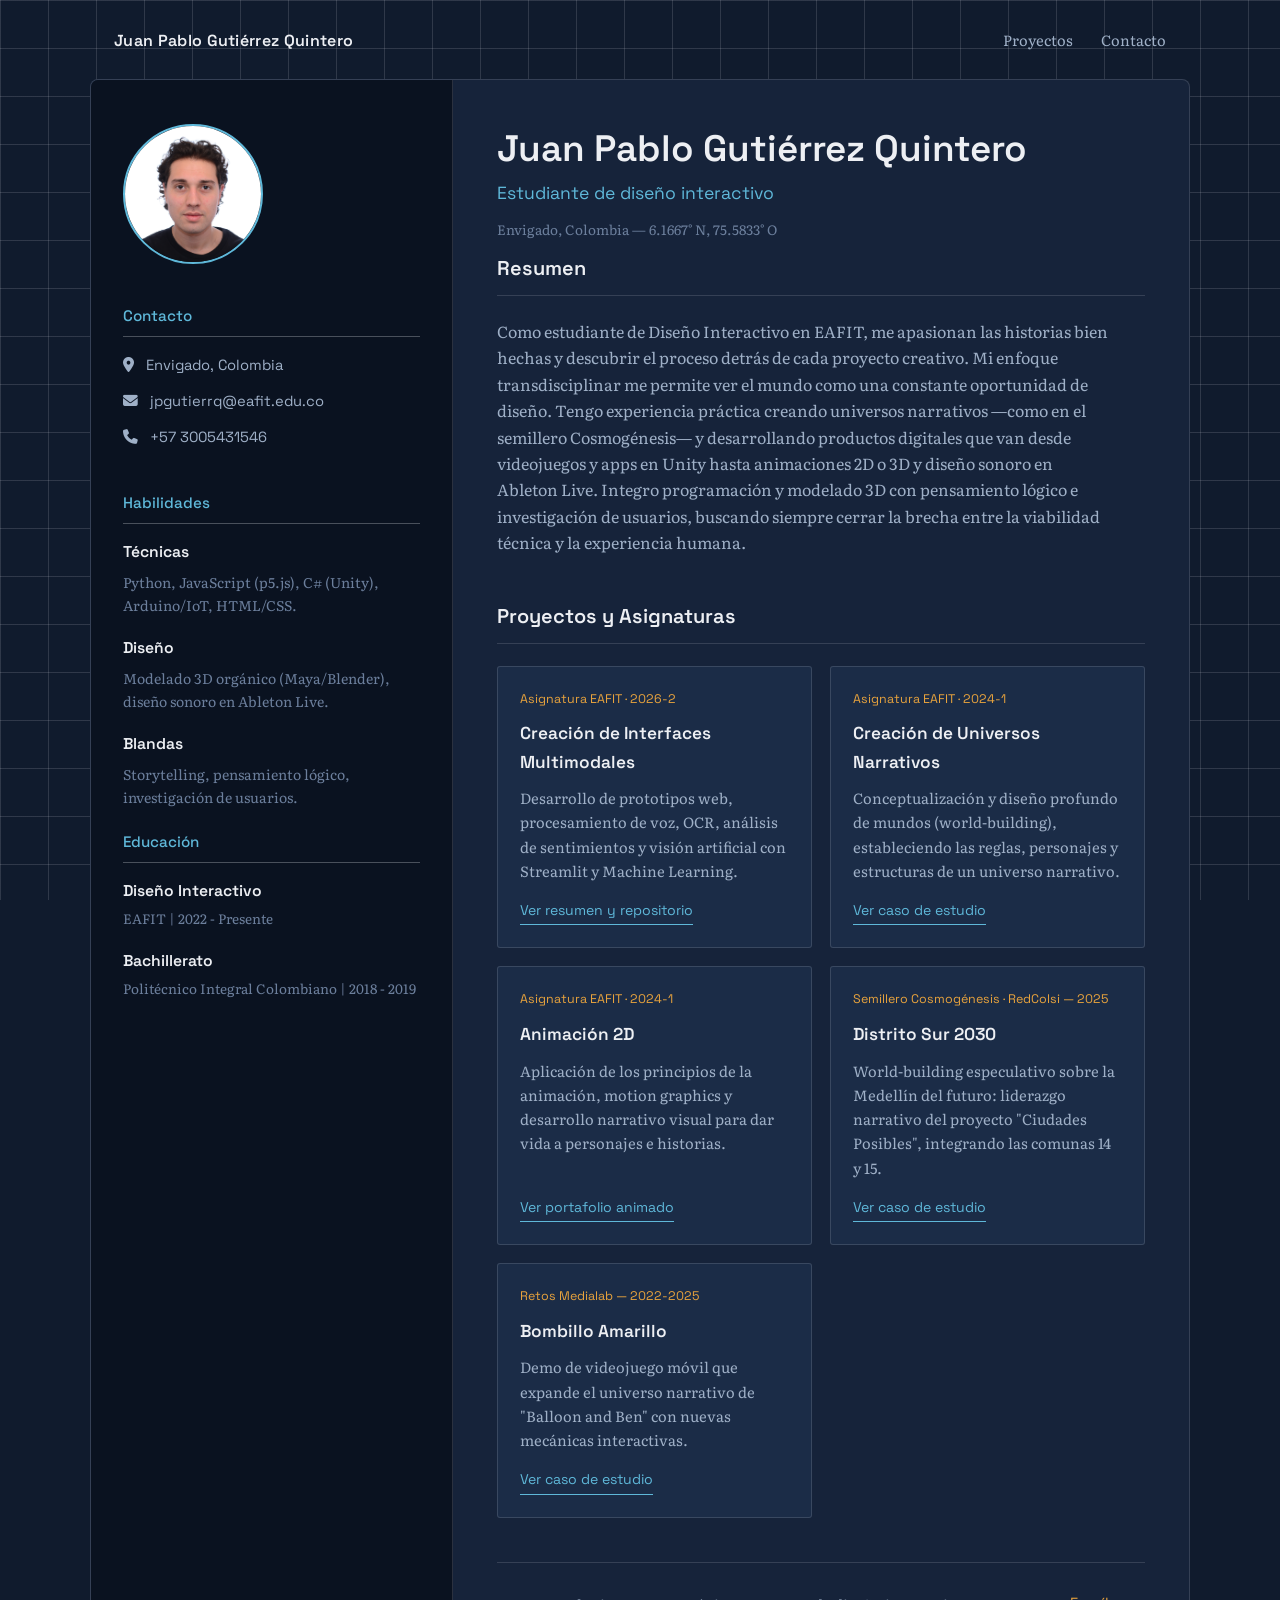
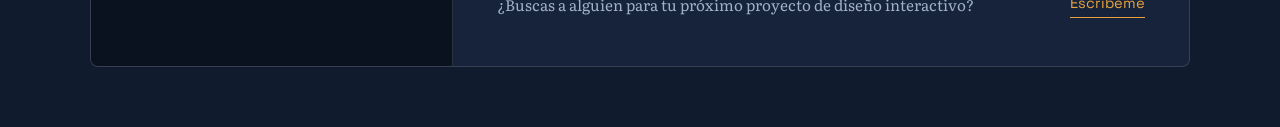
==== commit 1711f444: "Update index.html" ====
--- a/index.html
+++ b/index.html
@@ -94,6 +94,15 @@
                         <p>Conceptualización y diseño profundo de mundos (world-building), estableciendo las reglas, personajes y estructuras de un universo narrativo.</p>
                         <a href="proyecto-cocreacion-social.html" class="btn-link">Ver caso de estudio</a>
                     </article>
+                    
+                                        <!-- Asignatura: Animación 2D -->
+                    <article class="project-card">
+                        <span class="tag">Asignatura EAFIT · 2024-1</span>
+                        <h3>Animación 2D</h3>
+                        <p>Aplicación de los principios de la animación, motion graphics y desarrollo narrativo visual para dar vida a personajes e historias.</p>
+                        <a href="animacion2d.html" class="btn-link">Ver portafolio animado</a>
+                    </article>
+
 
                     <!-- Proyecto: Distrito Sur -->
                     <article class="project-card">
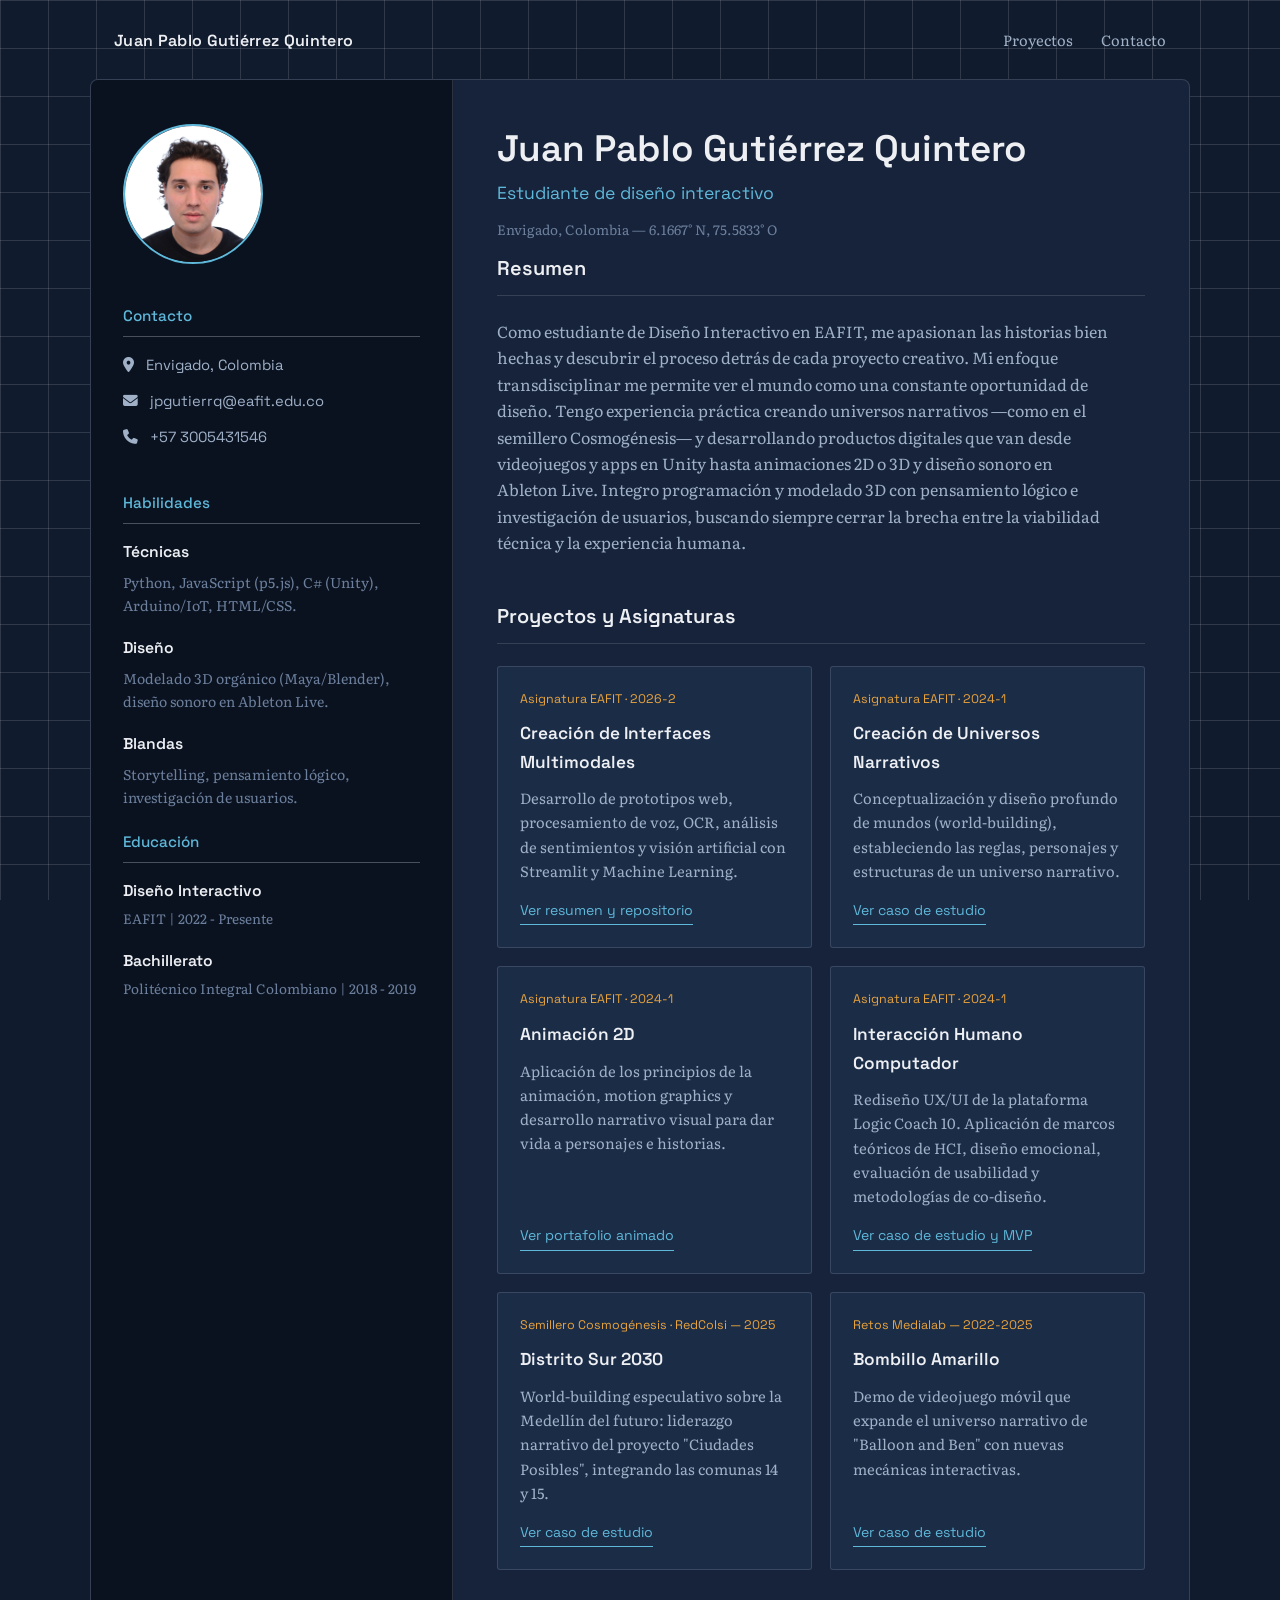
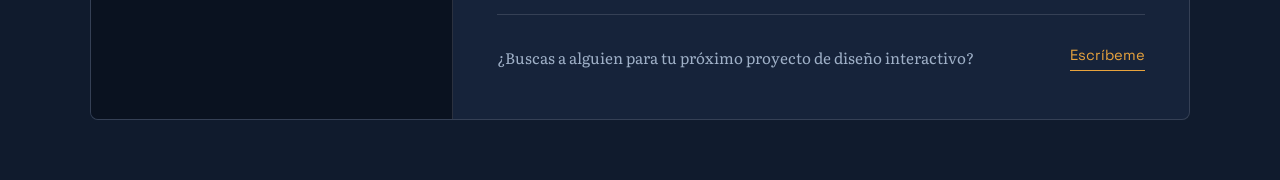
==== commit bdd6e632: "Update index.html" ====
--- a/index.html
+++ b/index.html
@@ -102,6 +102,15 @@
                         <p>Aplicación de los principios de la animación, motion graphics y desarrollo narrativo visual para dar vida a personajes e historias.</p>
                         <a href="animacion2d.html" class="btn-link">Ver portafolio animado</a>
                     </article>
+                    
+                                        <!-- Asignatura: Interacción Humano Computador -->
+                    <article class="project-card">
+                        <span class="tag">Asignatura EAFIT · 2024-1</span>
+                        <h3>Interacción Humano Computador</h3>
+                        <p>Rediseño UX/UI de la plataforma Logic Coach 10. Aplicación de marcos teóricos de HCI, diseño emocional, evaluación de usabilidad y metodologías de co-diseño.</p>
+                        <a href="ihc-logiccoach.html" class="btn-link">Ver caso de estudio y MVP</a>
+                    </article>
+
 
 
                     <!-- Proyecto: Distrito Sur -->
